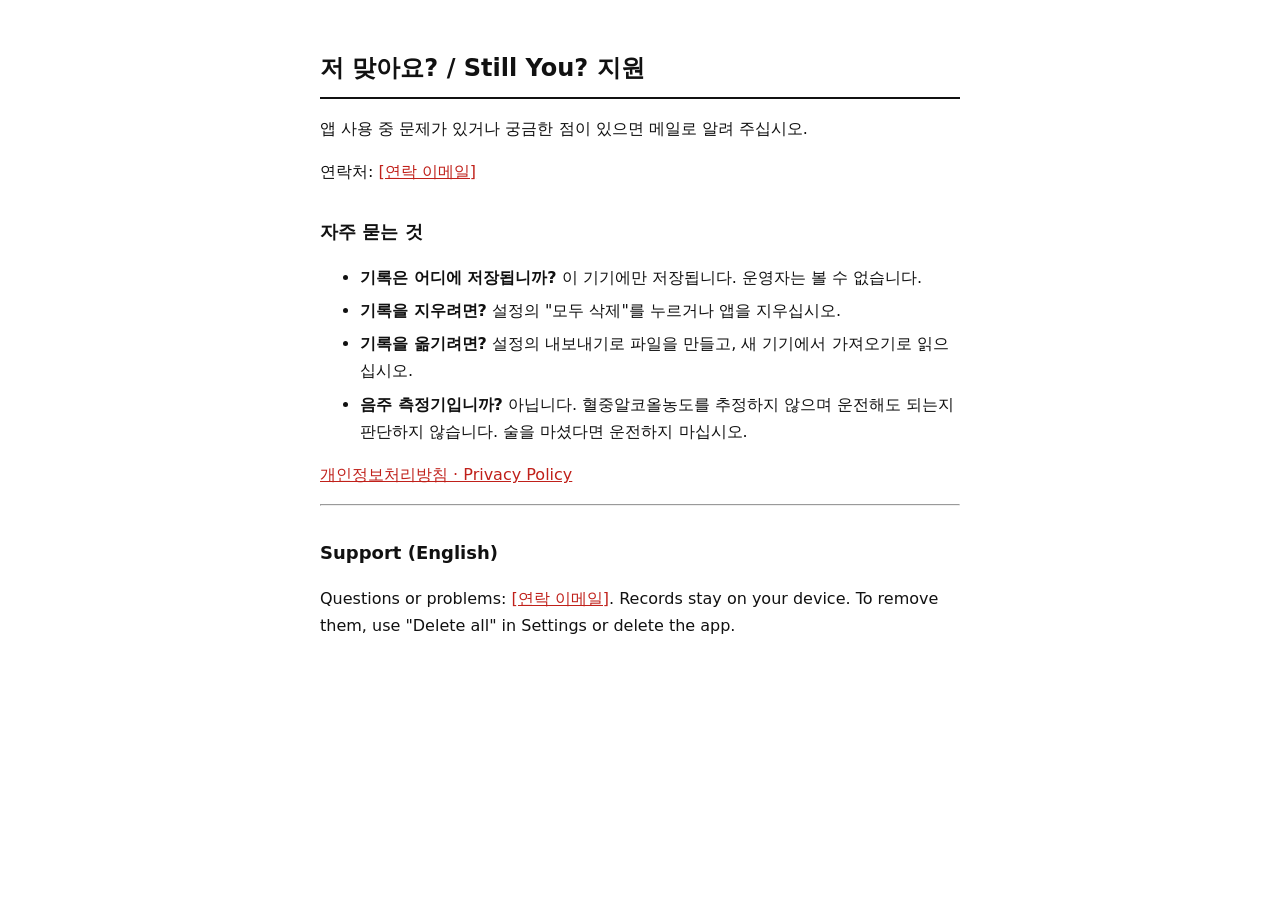
==== index.html @ a07ba0b7 "docs: support and privacy pages (placeholders for email and date)" ====
<!doctype html>
<html lang="ko"><head><meta charset="utf-8"><meta name="viewport" content="width=device-width,initial-scale=1">
<title>저 맞아요? 지원</title><link rel="stylesheet" href="style.css"></head>
<body><main>
<h1>저 맞아요? / Still You? 지원</h1>
<p>앱 사용 중 문제가 있거나 궁금한 점이 있으면 메일로 알려 주십시오.</p>
<p>연락처: <a href="mailto:[연락 이메일]">[연락 이메일]</a></p>
<h2>자주 묻는 것</h2>
<ul>
<li><b>기록은 어디에 저장됩니까?</b> 이 기기에만 저장됩니다. 운영자는 볼 수 없습니다.</li>
<li><b>기록을 지우려면?</b> 설정의 "모두 삭제"를 누르거나 앱을 지우십시오.</li>
<li><b>기록을 옮기려면?</b> 설정의 내보내기로 파일을 만들고, 새 기기에서 가져오기로 읽으십시오.</li>
<li><b>음주 측정기입니까?</b> 아닙니다. 혈중알코올농도를 추정하지 않으며 운전해도 되는지 판단하지 않습니다. 술을 마셨다면 운전하지 마십시오.</li>
</ul>
<p><a href="privacy.html">개인정보처리방침 · Privacy Policy</a></p>
<hr>
<h2>Support (English)</h2>
<p>Questions or problems: <a href="mailto:[연락 이메일]">[연락 이메일]</a>. Records stay on your device. To remove them, use "Delete all" in Settings or delete the app.</p>
</main></body></html>
---- style.css ----
:root{--ink:#111;--sub:#555;--bg:#fff;--line:#111;--mark:#c0201a}
@media (prefers-color-scheme:dark){:root{--ink:#eee;--sub:#aaa;--bg:#111;--line:#eee;--mark:#ff6b63}}
body{margin:0;background:var(--bg);color:var(--ink);font:16px/1.7 -apple-system,"Apple SD Gothic Neo",system-ui,sans-serif}
main{max-width:640px;margin:0 auto;padding:32px 16px 64px}
h1{font-size:24px;border-bottom:2px solid var(--line);padding-bottom:8px}
h2{font-size:18px;margin-top:32px}
a{color:var(--mark)}
.note{color:var(--sub);font-size:14px}
li{margin:6px 0}
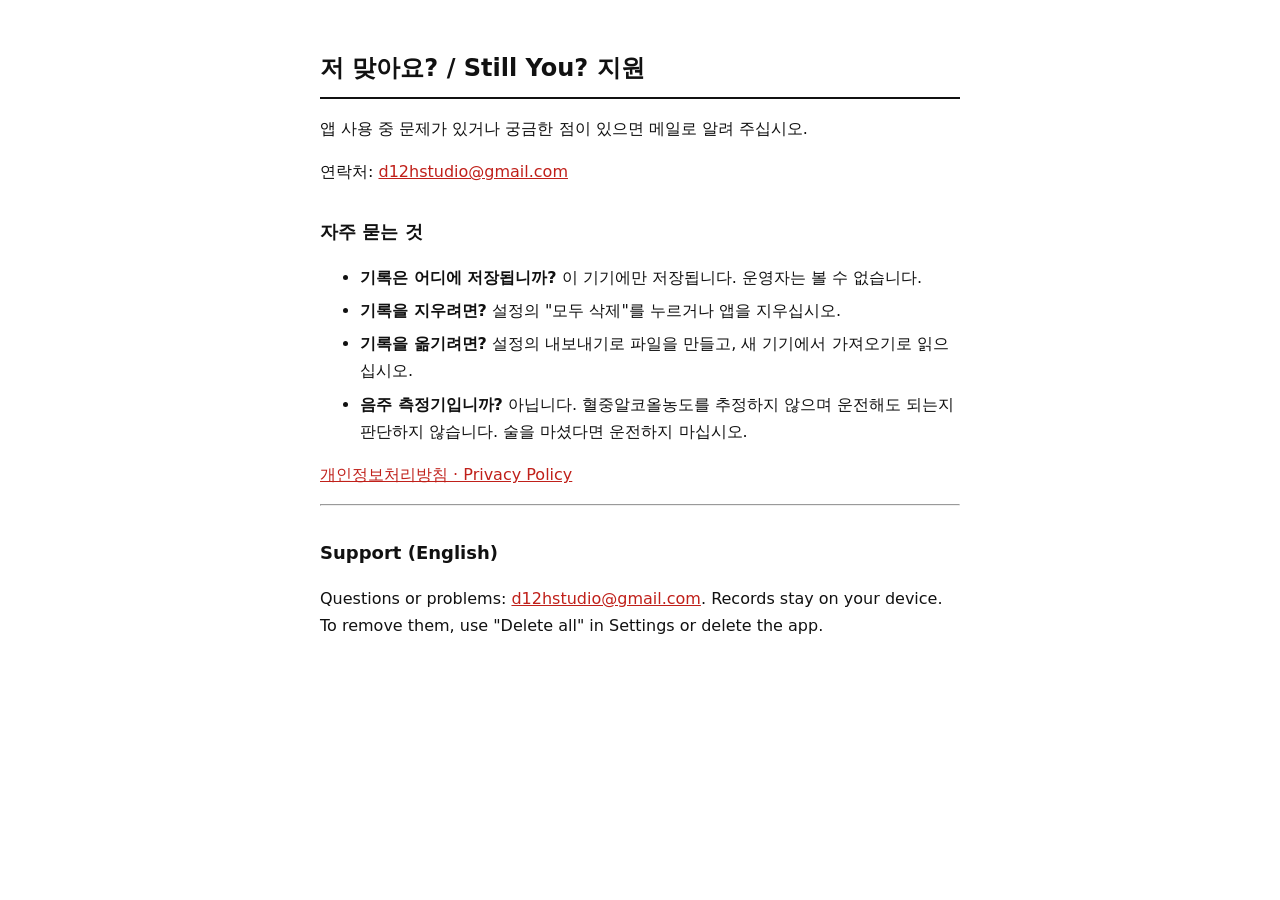
==== commit 0659706d: "docs: fill contact email" ====
--- a/index.html
+++ b/index.html
@@ -4,7 +4,7 @@
 <body><main>
 <h1>저 맞아요? / Still You? 지원</h1>
 <p>앱 사용 중 문제가 있거나 궁금한 점이 있으면 메일로 알려 주십시오.</p>
-<p>연락처: <a href="mailto:[연락 이메일]">[연락 이메일]</a></p>
+<p>연락처: <a href="mailto:d12hstudio@gmail.com">d12hstudio@gmail.com</a></p>
 <h2>자주 묻는 것</h2>
 <ul>
 <li><b>기록은 어디에 저장됩니까?</b> 이 기기에만 저장됩니다. 운영자는 볼 수 없습니다.</li>
@@ -15,5 +15,5 @@
 <p><a href="privacy.html">개인정보처리방침 · Privacy Policy</a></p>
 <hr>
 <h2>Support (English)</h2>
-<p>Questions or problems: <a href="mailto:[연락 이메일]">[연락 이메일]</a>. Records stay on your device. To remove them, use "Delete all" in Settings or delete the app.</p>
+<p>Questions or problems: <a href="mailto:d12hstudio@gmail.com">d12hstudio@gmail.com</a>. Records stay on your device. To remove them, use "Delete all" in Settings or delete the app.</p>
 </main></body></html>
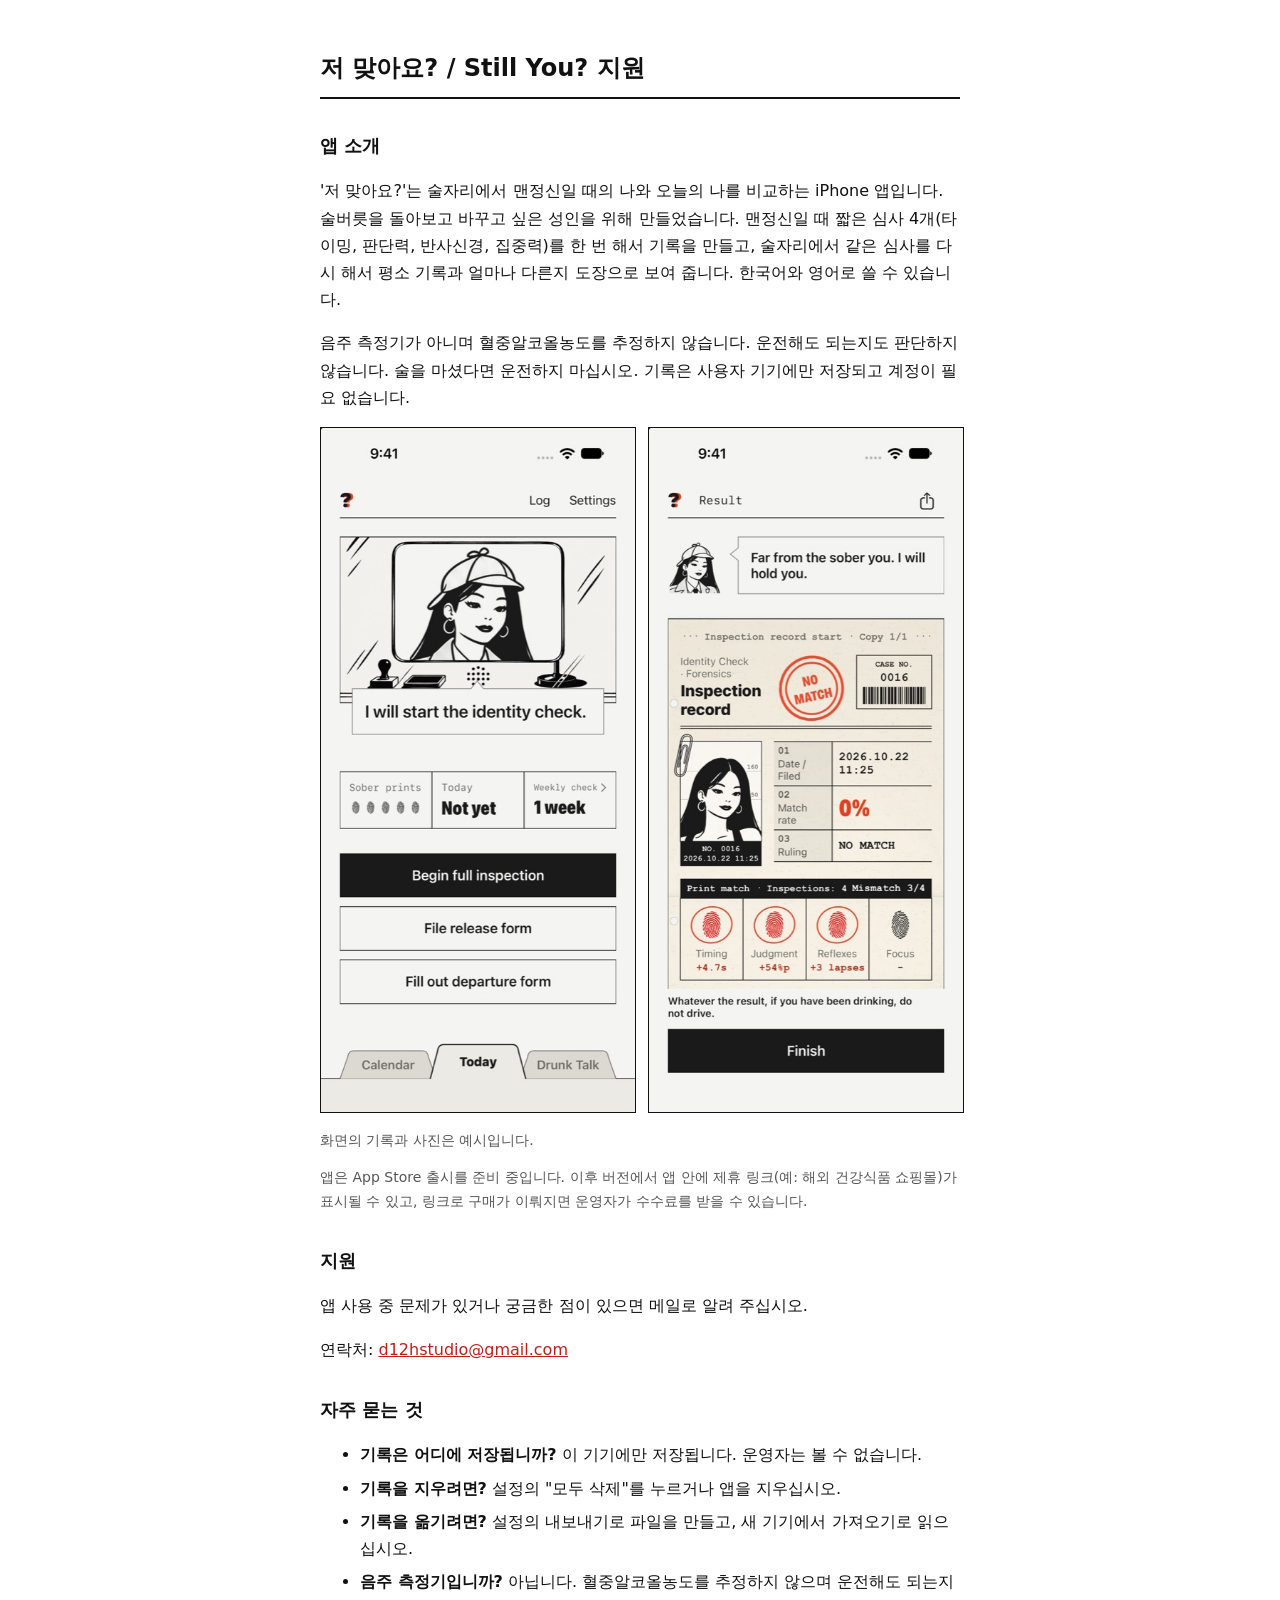
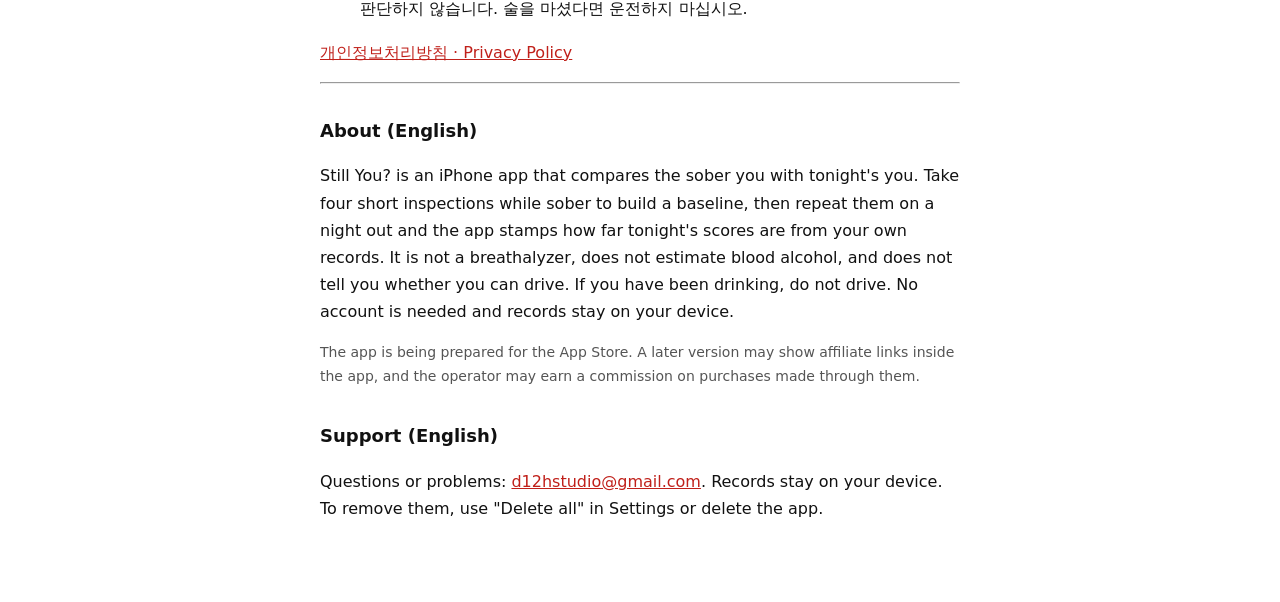
==== commit 2bc07fd9: "docs: add app intro and two sample screens to support page Co-Authored-By: Claude Sonnet 5.5 <norepl" ====
--- a/index.html
+++ b/index.html
@@ -3,6 +3,13 @@
 <title>저 맞아요? 지원</title><link rel="stylesheet" href="style.css"></head>
 <body><main>
 <h1>저 맞아요? / Still You? 지원</h1>
+<h2>앱 소개</h2>
+<p>'저 맞아요?'는 술자리에서 맨정신일 때의 나와 오늘의 나를 비교하는 iPhone 앱입니다. 술버릇을 돌아보고 바꾸고 싶은 성인을 위해 만들었습니다. 맨정신일 때 짧은 심사 4개(타이밍, 판단력, 반사신경, 집중력)를 한 번 해서 기록을 만들고, 술자리에서 같은 심사를 다시 해서 평소 기록과 얼마나 다른지 도장으로 보여 줍니다. 한국어와 영어로 쓸 수 있습니다.</p>
+<p>음주 측정기가 아니며 혈중알코올농도를 추정하지 않습니다. 운전해도 되는지도 판단하지 않습니다. 술을 마셨다면 운전하지 마십시오. 기록은 사용자 기기에만 저장되고 계정이 필요 없습니다.</p>
+<div class="shots"><img src="img/home.jpg" alt="오늘 화면: 심사관, 맨정신 지문 5칸, 전체 심사 시작 버튼"><img src="img/result.jpg" alt="결과 화면: 일치율과 도장, 심사 4개의 평소 대비 차이"></div>
+<p class="note">화면의 기록과 사진은 예시입니다.</p>
+<p class="note">앱은 App Store 출시를 준비 중입니다. 이후 버전에서 앱 안에 제휴 링크(예: 해외 건강식품 쇼핑몰)가 표시될 수 있고, 링크로 구매가 이뤄지면 운영자가 수수료를 받을 수 있습니다.</p>
+<h2>지원</h2>
 <p>앱 사용 중 문제가 있거나 궁금한 점이 있으면 메일로 알려 주십시오.</p>
 <p>연락처: <a href="mailto:d12hstudio@gmail.com">d12hstudio@gmail.com</a></p>
 <h2>자주 묻는 것</h2>
@@ -14,6 +21,9 @@
 </ul>
 <p><a href="privacy.html">개인정보처리방침 · Privacy Policy</a></p>
 <hr>
+<h2>About (English)</h2>
+<p>Still You? is an iPhone app that compares the sober you with tonight's you. Take four short inspections while sober to build a baseline, then repeat them on a night out and the app stamps how far tonight's scores are from your own records. It is not a breathalyzer, does not estimate blood alcohol, and does not tell you whether you can drive. If you have been drinking, do not drive. No account is needed and records stay on your device.</p>
+<p class="note">The app is being prepared for the App Store. A later version may show affiliate links inside the app, and the operator may earn a commission on purchases made through them.</p>
 <h2>Support (English)</h2>
 <p>Questions or problems: <a href="mailto:d12hstudio@gmail.com">d12hstudio@gmail.com</a>. Records stay on your device. To remove them, use "Delete all" in Settings or delete the app.</p>
 </main></body></html>
--- a/style.css
+++ b/style.css
@@ -7,3 +7,4 @@
 a{color:var(--mark)}
 .note{color:var(--sub);font-size:14px}
 li{margin:6px 0}
+.shots{display:flex;gap:12px;margin:16px 0}.shots img{width:calc(50% - 6px);height:auto;border:1px solid var(--line)}
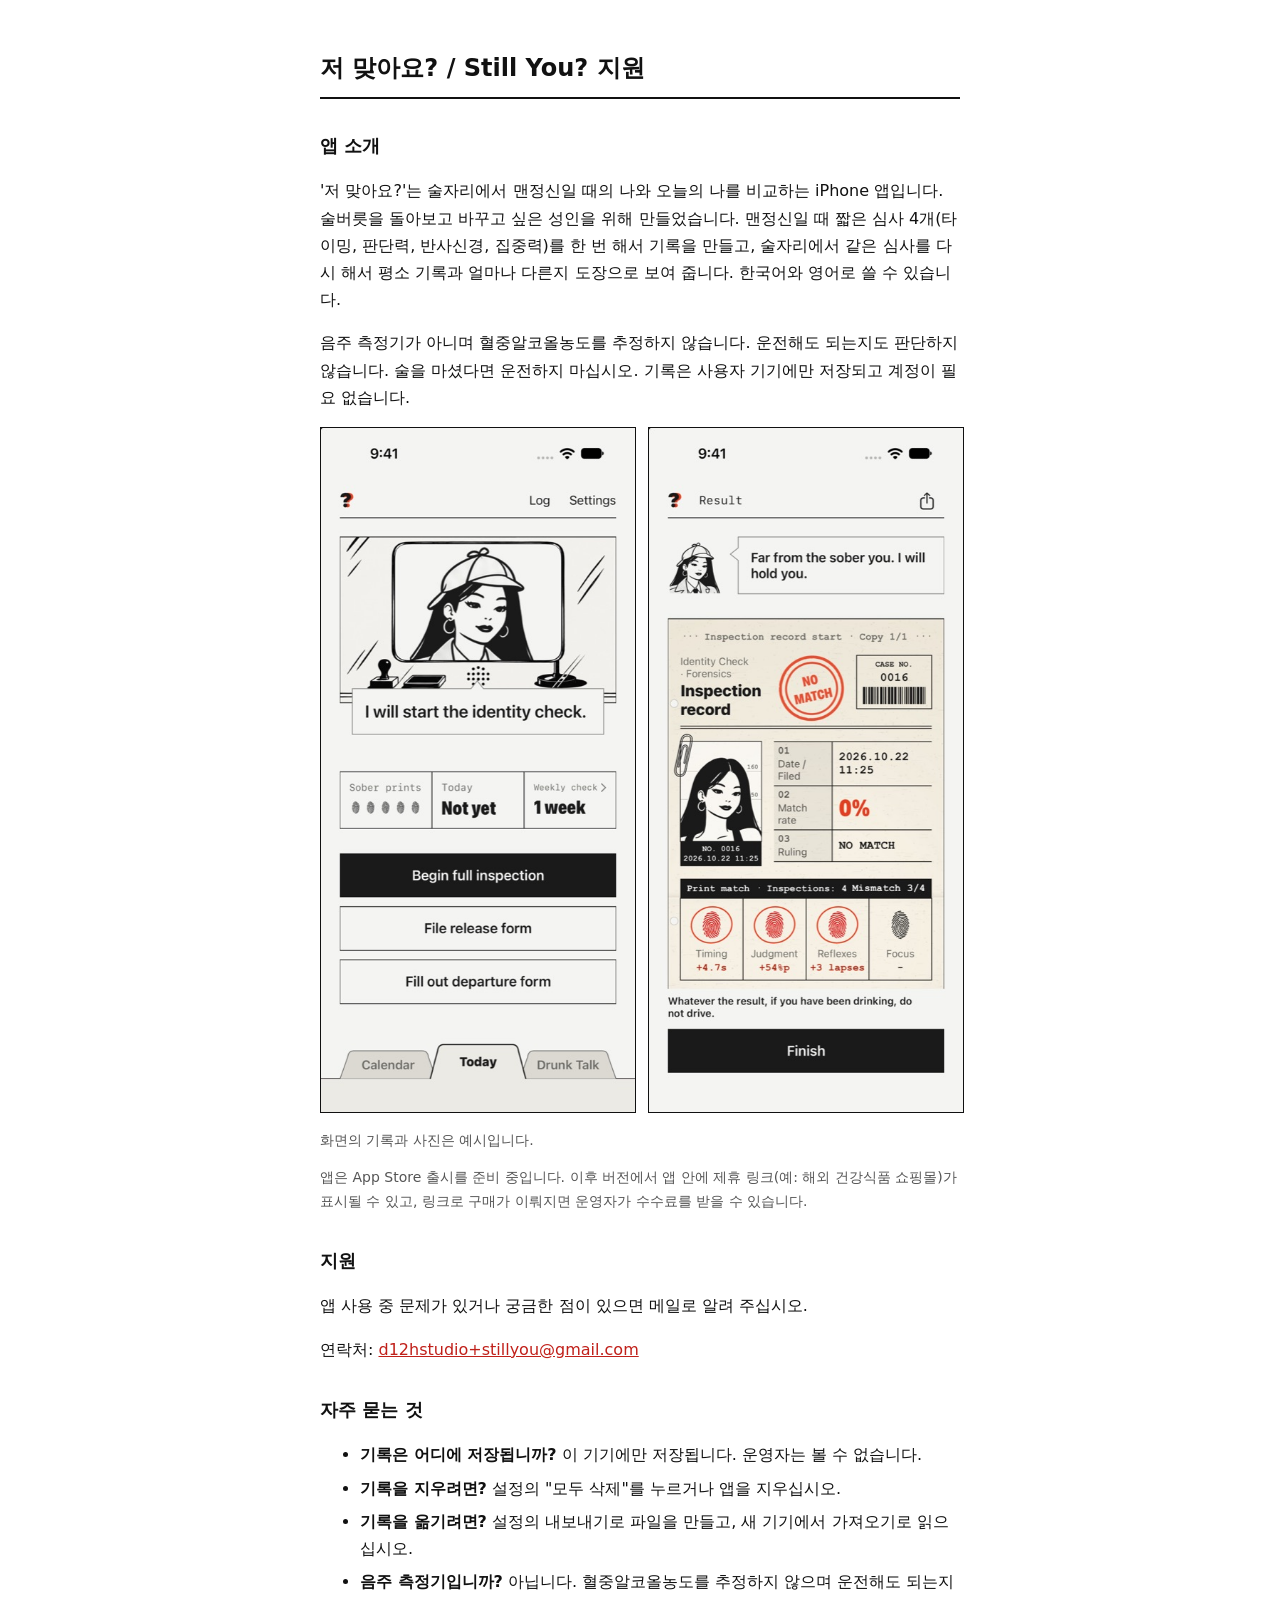
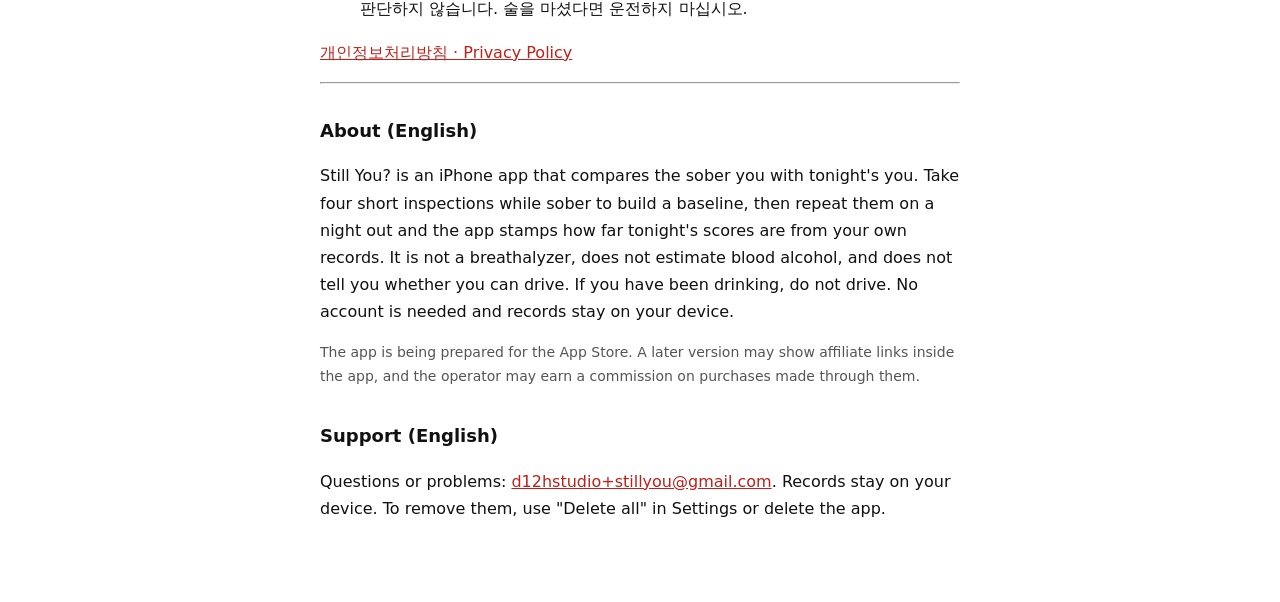
==== commit 9928b489: "docs: use +stillyou alias for support contact Co-Authored-By: Claude Sonnet 5.5 <noreply@anthropic.c" ====
--- a/index.html
+++ b/index.html
@@ -1,5 +1,6 @@
 <!doctype html>
 <html lang="ko"><head><meta charset="utf-8"><meta name="viewport" content="width=device-width,initial-scale=1">
+<meta name='impact-site-verification' value='ae98b529-2bd7-4704-8b20-28af9341f1dc'>
 <title>저 맞아요? 지원</title><link rel="stylesheet" href="style.css"></head>
 <body><main>
 <h1>저 맞아요? / Still You? 지원</h1>
@@ -11,7 +12,7 @@
 <p class="note">앱은 App Store 출시를 준비 중입니다. 이후 버전에서 앱 안에 제휴 링크(예: 해외 건강식품 쇼핑몰)가 표시될 수 있고, 링크로 구매가 이뤄지면 운영자가 수수료를 받을 수 있습니다.</p>
 <h2>지원</h2>
 <p>앱 사용 중 문제가 있거나 궁금한 점이 있으면 메일로 알려 주십시오.</p>
-<p>연락처: <a href="mailto:d12hstudio@gmail.com">d12hstudio@gmail.com</a></p>
+<p>연락처: <a href="mailto:d12hstudio+stillyou@gmail.com">d12hstudio+stillyou@gmail.com</a></p>
 <h2>자주 묻는 것</h2>
 <ul>
 <li><b>기록은 어디에 저장됩니까?</b> 이 기기에만 저장됩니다. 운영자는 볼 수 없습니다.</li>
@@ -25,5 +26,5 @@
 <p>Still You? is an iPhone app that compares the sober you with tonight's you. Take four short inspections while sober to build a baseline, then repeat them on a night out and the app stamps how far tonight's scores are from your own records. It is not a breathalyzer, does not estimate blood alcohol, and does not tell you whether you can drive. If you have been drinking, do not drive. No account is needed and records stay on your device.</p>
 <p class="note">The app is being prepared for the App Store. A later version may show affiliate links inside the app, and the operator may earn a commission on purchases made through them.</p>
 <h2>Support (English)</h2>
-<p>Questions or problems: <a href="mailto:d12hstudio@gmail.com">d12hstudio@gmail.com</a>. Records stay on your device. To remove them, use "Delete all" in Settings or delete the app.</p>
+<p>Questions or problems: <a href="mailto:d12hstudio+stillyou@gmail.com">d12hstudio+stillyou@gmail.com</a>. Records stay on your device. To remove them, use "Delete all" in Settings or delete the app.</p>
 </main></body></html>
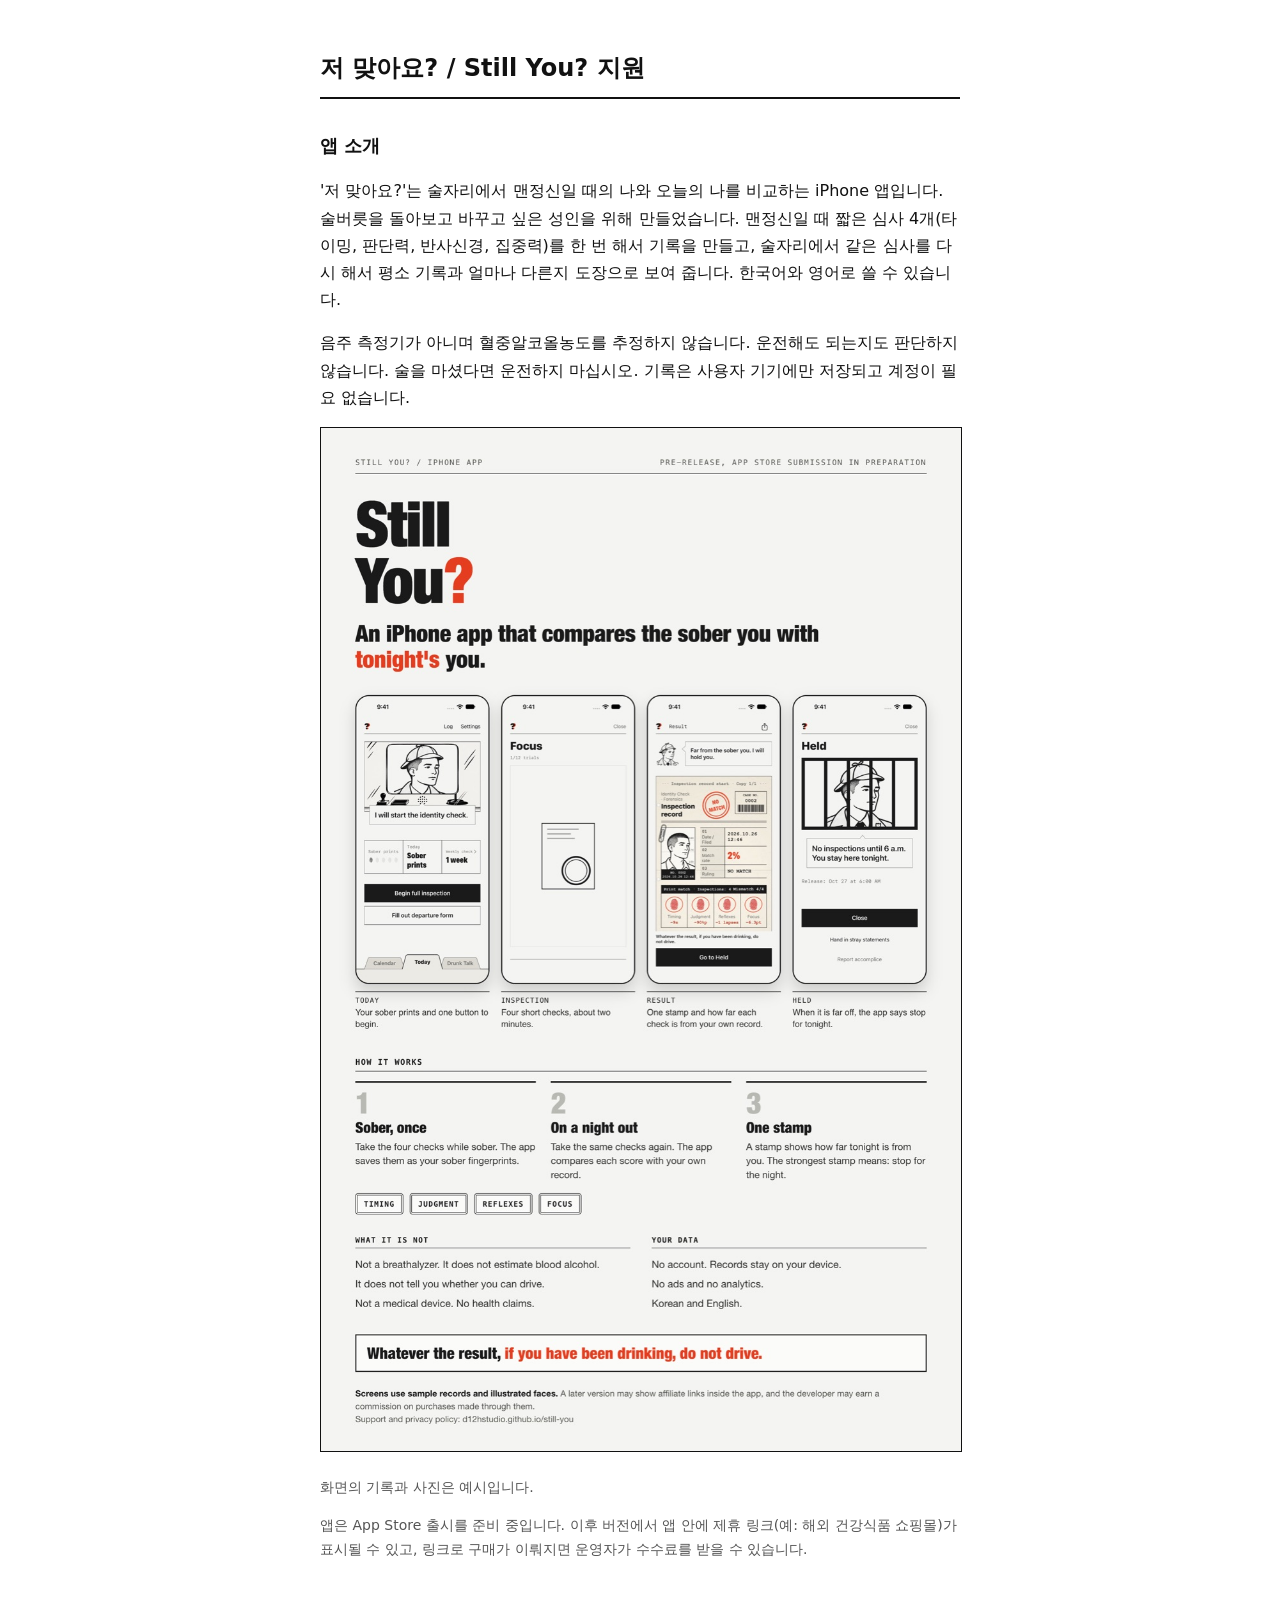
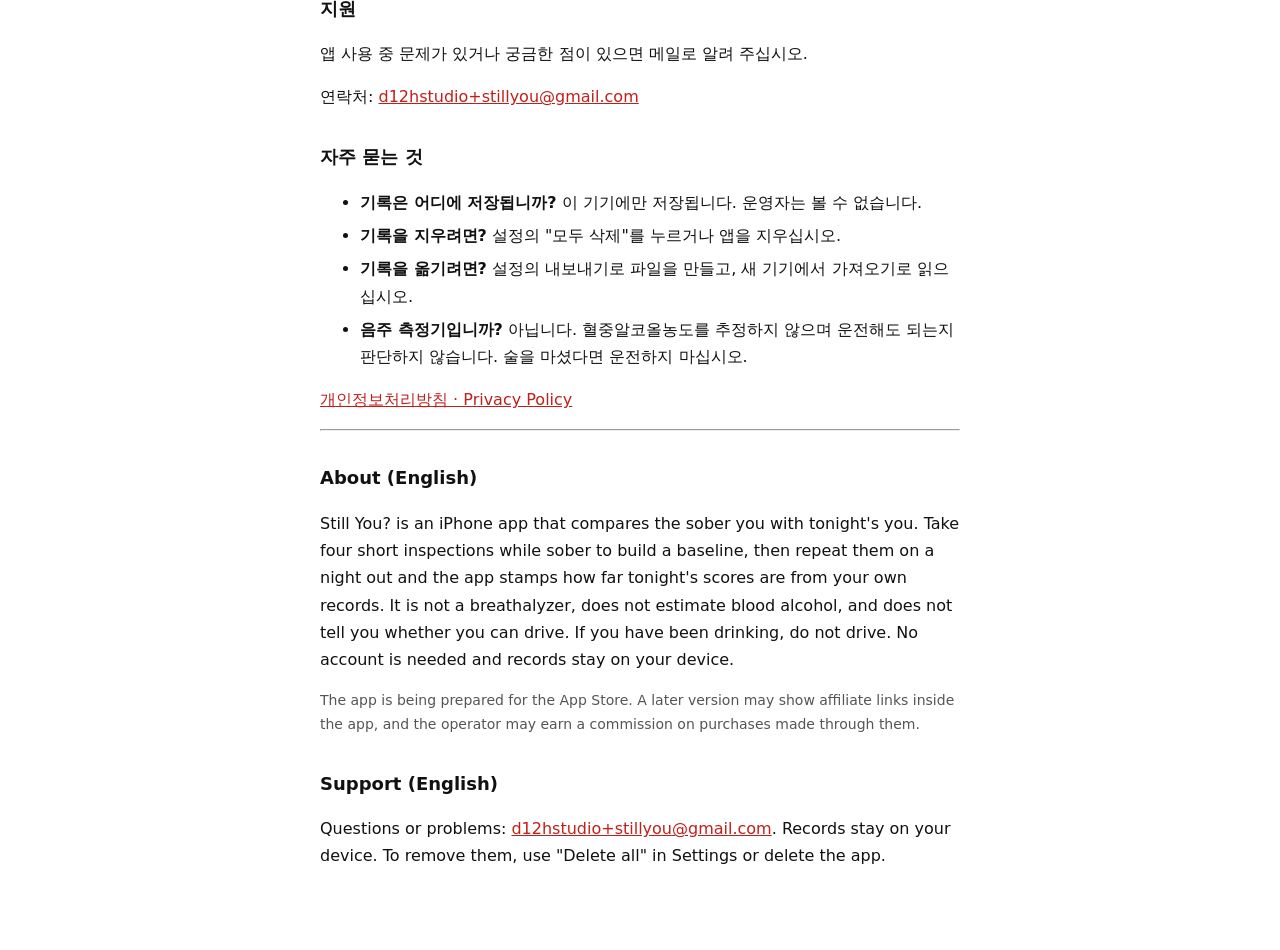
==== commit b64bad1b: "docs: replace two sample screens with an English app overview board Co-Authored-By: Claude Sonnet 5." ====
--- a/index.html
+++ b/index.html
@@ -7,7 +7,7 @@
 <h2>앱 소개</h2>
 <p>'저 맞아요?'는 술자리에서 맨정신일 때의 나와 오늘의 나를 비교하는 iPhone 앱입니다. 술버릇을 돌아보고 바꾸고 싶은 성인을 위해 만들었습니다. 맨정신일 때 짧은 심사 4개(타이밍, 판단력, 반사신경, 집중력)를 한 번 해서 기록을 만들고, 술자리에서 같은 심사를 다시 해서 평소 기록과 얼마나 다른지 도장으로 보여 줍니다. 한국어와 영어로 쓸 수 있습니다.</p>
 <p>음주 측정기가 아니며 혈중알코올농도를 추정하지 않습니다. 운전해도 되는지도 판단하지 않습니다. 술을 마셨다면 운전하지 마십시오. 기록은 사용자 기기에만 저장되고 계정이 필요 없습니다.</p>
-<div class="shots"><img src="img/home.jpg" alt="오늘 화면: 심사관, 맨정신 지문 5칸, 전체 심사 시작 버튼"><img src="img/result.jpg" alt="결과 화면: 일치율과 도장, 심사 4개의 평소 대비 차이"></div>
+<p><a href="board.jpg"><img src="board.jpg" alt="Still You? overview: four app screens, how it works, what it is not, and data handling" style="width:100%;height:auto;border:1px solid var(--line)"></a></p>
 <p class="note">화면의 기록과 사진은 예시입니다.</p>
 <p class="note">앱은 App Store 출시를 준비 중입니다. 이후 버전에서 앱 안에 제휴 링크(예: 해외 건강식품 쇼핑몰)가 표시될 수 있고, 링크로 구매가 이뤄지면 운영자가 수수료를 받을 수 있습니다.</p>
 <h2>지원</h2>
